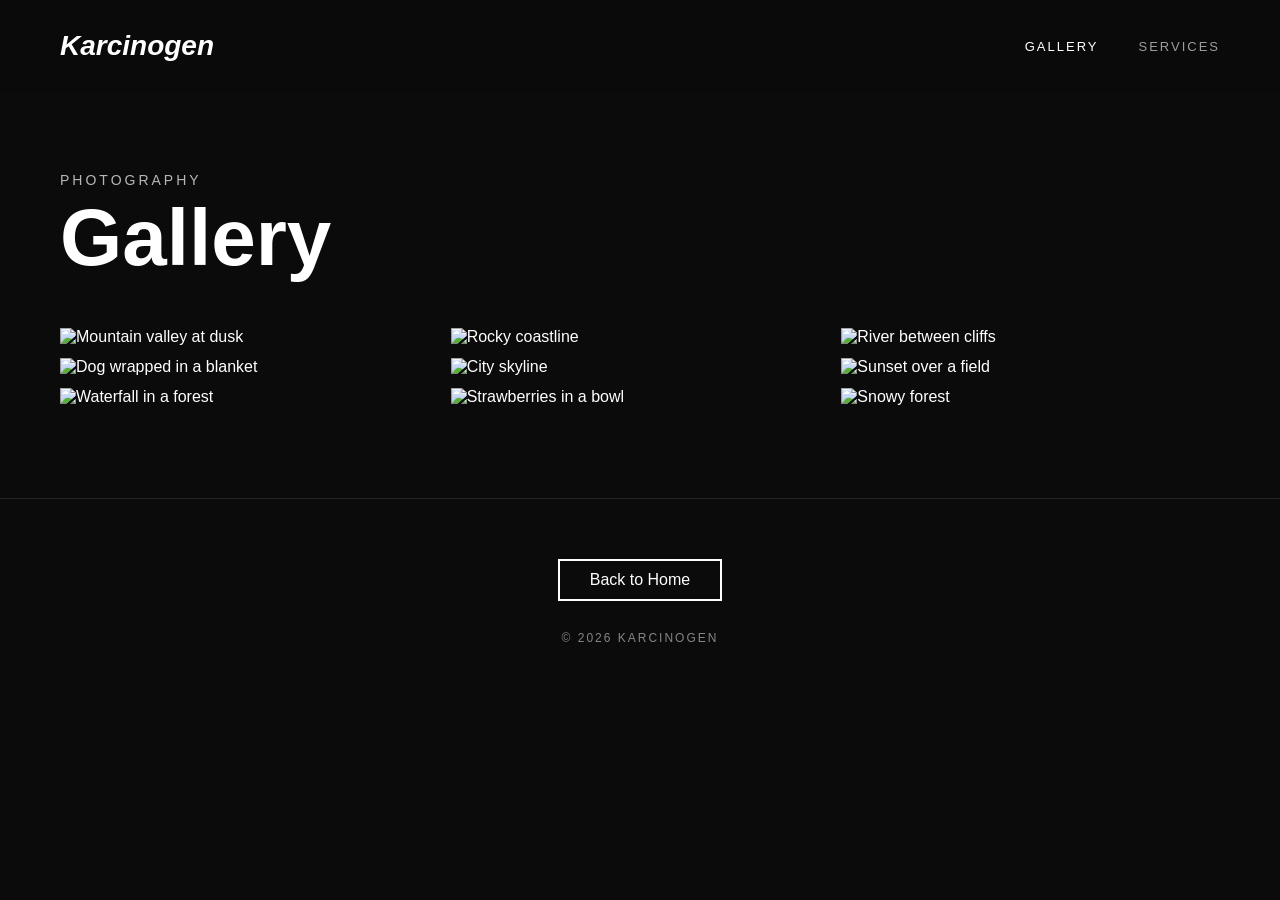
==== gallery.html @ a3cfee2c "Initialize the repository and upload current work" ====
<!DOCTYPE html>
<html lang="en">
<head>
  <meta charset="UTF-8">
  <meta name="viewport" content="width=device-width, initial-scale=1.0">
  <title>Karcinogen | Gallery</title>
  <link rel="stylesheet" href="gallery.css">
</head>

<body>

  <!-- ===== NAV (same markup as your landing page) ===== -->
  <nav class="nav">
    <a href="index.html" class="logo">Karcinogen</a>
    <ul class="links">
      <li><a href="gallery.html" class="active">Gallery</a></li>
      <li><a href="services.html">Services</a></li>
    </ul>
  </nav>

  <!-- ===== PAGE HEADER ===== -->
  <header class="page-header">
    <p class="eyebrow">Photography</p>
    <h1>Gallery</h1>
  </header>

  <!-- ===== GALLERY =====
       To add a photo:
         1. Copy a <figure> block and give its link a new number (#p10)
         2. Copy a lightbox block below with the matching id (p10)
         3. Update the prev/next links in the neighboring lightboxes
       Swap the picsum.photos URLs for your own, e.g. images/IMG-0001.jpg
  -->
  <main class="gallery">

    <figure>
      <a href="#p1">
        <img src="https://picsum.photos/id/1018/900/600" alt="Mountain valley at dusk" loading="lazy">
        <figcaption><p class="eyebrow">Summer 2023</p><h3>Valley Light</h3></figcaption>
      </a>
    </figure>

    <figure>
      <a href="#p2">
        <img src="https://picsum.photos/id/1025/600/850" alt="Dog wrapped in a blanket" loading="lazy">
        <figcaption><p class="eyebrow">Winter 2024</p><h3>Bundled Up</h3></figcaption>
      </a>
    </figure>

    <figure>
      <a href="#p3">
        <img src="https://picsum.photos/id/1039/900/600" alt="Waterfall in a forest" loading="lazy">
        <figcaption><p class="eyebrow">Spring 2024</p><h3>Falling Water</h3></figcaption>
      </a>
    </figure>

    <figure>
      <a href="#p4">
        <img src="https://picsum.photos/id/1043/600/800" alt="Rocky coastline" loading="lazy">
        <figcaption><p class="eyebrow">Summer 2024</p><h3>Edge of the Map</h3></figcaption>
      </a>
    </figure>

    <figure>
      <a href="#p5">
        <img src="https://picsum.photos/id/1067/900/600" alt="City skyline" loading="lazy">
        <figcaption><p class="eyebrow">Fall 2024</p><h3>Downtown</h3></figcaption>
      </a>
    </figure>

    <figure>
      <a href="#p6">
        <img src="https://picsum.photos/id/1080/600/900" alt="Strawberries in a bowl" loading="lazy">
        <figcaption><p class="eyebrow">Summer 2025</p><h3>Harvest</h3></figcaption>
      </a>
    </figure>

    <figure>
      <a href="#p7">
        <img src="https://picsum.photos/id/1015/900/600" alt="River between cliffs" loading="lazy">
        <figcaption><p class="eyebrow">Fall 2025</p><h3>The Narrows</h3></figcaption>
      </a>
    </figure>

    <figure>
      <a href="#p8">
        <img src="https://picsum.photos/id/1044/900/650" alt="Sunset over a field" loading="lazy">
        <figcaption><p class="eyebrow">Spring 2026</p><h3>Golden Hour</h3></figcaption>
      </a>
    </figure>

    <figure>
      <a href="#p9">
        <img src="https://picsum.photos/id/1036/600/800" alt="Snowy forest" loading="lazy">
        <figcaption><p class="eyebrow">Winter 2026</p><h3>First Snow</h3></figcaption>
      </a>
    </figure>

  </main>

  <!-- ===== LIGHTBOXES: one per photo ===== -->
  <div class="lightbox" id="p1">
    <a href="#" class="close" aria-label="Close">&times;</a>
    <a href="#p9" class="prev" aria-label="Previous">&#8249;</a>
    <img src="https://picsum.photos/id/1018/1500/1000" alt="Mountain valley at dusk">
    <div class="info"><p class="eyebrow">Summer 2023</p><h3>Valley Light</h3></div>
    <a href="#p2" class="next" aria-label="Next">&#8250;</a>
  </div>

  <div class="lightbox" id="p2">
    <a href="#" class="close" aria-label="Close">&times;</a>
    <a href="#p1" class="prev" aria-label="Previous">&#8249;</a>
    <img src="https://picsum.photos/id/1025/1000/1400" alt="Dog wrapped in a blanket">
    <div class="info"><p class="eyebrow">Winter 2024</p><h3>Bundled Up</h3></div>
    <a href="#p3" class="next" aria-label="Next">&#8250;</a>
  </div>

  <div class="lightbox" id="p3">
    <a href="#" class="close" aria-label="Close">&times;</a>
    <a href="#p2" class="prev" aria-label="Previous">&#8249;</a>
    <img src="https://picsum.photos/id/1039/1500/1000" alt="Waterfall in a forest">
    <div class="info"><p class="eyebrow">Spring 2024</p><h3>Falling Water</h3></div>
    <a href="#p4" class="next" aria-label="Next">&#8250;</a>
  </div>

  <div class="lightbox" id="p4">
    <a href="#" class="close" aria-label="Close">&times;</a>
    <a href="#p3" class="prev" aria-label="Previous">&#8249;</a>
    <img src="https://picsum.photos/id/1043/1000/1350" alt="Rocky coastline">
    <div class="info"><p class="eyebrow">Summer 2024</p><h3>Edge of the Map</h3></div>
    <a href="#p5" class="next" aria-label="Next">&#8250;</a>
  </div>

  <div class="lightbox" id="p5">
    <a href="#" class="close" aria-label="Close">&times;</a>
    <a href="#p4" class="prev" aria-label="Previous">&#8249;</a>
    <img src="https://picsum.photos/id/1067/1500/1000" alt="City skyline">
    <div class="info"><p class="eyebrow">Fall 2024</p><h3>Downtown</h3></div>
    <a href="#p6" class="next" aria-label="Next">&#8250;</a>
  </div>

  <div class="lightbox" id="p6">
    <a href="#" class="close" aria-label="Close">&times;</a>
    <a href="#p5" class="prev" aria-label="Previous">&#8249;</a>
    <img src="https://picsum.photos/id/1080/1000/1500" alt="Strawberries in a bowl">
    <div class="info"><p class="eyebrow">Summer 2025</p><h3>Harvest</h3></div>
    <a href="#p7" class="next" aria-label="Next">&#8250;</a>
  </div>

  <div class="lightbox" id="p7">
    <a href="#" class="close" aria-label="Close">&times;</a>
    <a href="#p6" class="prev" aria-label="Previous">&#8249;</a>
    <img src="https://picsum.photos/id/1015/1500/1000" alt="River between cliffs">
    <div class="info"><p class="eyebrow">Fall 2025</p><h3>The Narrows</h3></div>
    <a href="#p8" class="next" aria-label="Next">&#8250;</a>
  </div>

  <div class="lightbox" id="p8">
    <a href="#" class="close" aria-label="Close">&times;</a>
    <a href="#p7" class="prev" aria-label="Previous">&#8249;</a>
    <img src="https://picsum.photos/id/1044/1500/1080" alt="Sunset over a field">
    <div class="info"><p class="eyebrow">Spring 2026</p><h3>Golden Hour</h3></div>
    <a href="#p9" class="next" aria-label="Next">&#8250;</a>
  </div>

  <div class="lightbox" id="p9">
    <a href="#" class="close" aria-label="Close">&times;</a>
    <a href="#p8" class="prev" aria-label="Previous">&#8249;</a>
    <img src="https://picsum.photos/id/1036/1000/1350" alt="Snowy forest">
    <div class="info"><p class="eyebrow">Winter 2026</p><h3>First Snow</h3></div>
    <a href="#p1" class="next" aria-label="Next">&#8250;</a>
  </div>

  <!-- ===== FOOTER ===== -->
  <footer>
    <a href="index.html" class="btn">Back to Home</a>
    <p>&copy; 2026 Karcinogen</p>
  </footer>

</body>
</html>
---- gallery.css ----
/* =========================================================
       1. BASE: same reset and font as index.css
       ========================================================= */
    * { margin: 0; padding: 0; box-sizing: border-box; }

    body {
      font-family: sans-serif;
      color: white;
      background: #0b0b0b;        /* near-black so photos stand out */
    }

    a { color: inherit; text-decoration: none; }
    img { display: block; max-width: 100%; }

    /* =========================================================
       2. NAV: copied from index.css so every page matches.
       position: sticky keeps it visible while scrolling the gallery.
       ========================================================= */
    .nav {
      position: sticky;
      top: 0;
      z-index: 10;
      display: flex;
      justify-content: space-between;
      align-items: center;
      padding: 30px 60px;
      background: rgba(11, 11, 11, 0.85);
      backdrop-filter: blur(8px);
      animation: fadeIn 1s;
    }

    .logo {
      font-weight: 600;
      font-style: italic;
      font-size: 28px;
    }

    .links { display: flex; gap: 40px; list-style: none; }

    .links a {
      color: white;
      text-transform: uppercase;
      letter-spacing: 2px;
      font-size: 13px;
      opacity: 0.6;
      transition: opacity 0.2s;
    }

    .links a:hover,
    .links a.active { opacity: 1; }


    /* =========================================================
       3. PAGE HEADER: same eyebrow + big heading pattern as
       the landing page, just shorter (not full screen).
       Named .page-header so it won't clash with .hero in index.css.
       ========================================================= */
    .page-header {
      padding: 80px 60px 50px;
      animation: fadeIn 2s;
    }

    .eyebrow {
      text-transform: uppercase;
      letter-spacing: 3px;
      font-size: 14px;
      opacity: 0.7;
      margin-bottom: 10px;
    }

    h1 { font-size: 80px; line-height: 1; }

    /* =========================================================
       4. MASONRY GALLERY
       CSS columns stack photos top-to-bottom, then wrap to the
       next column, so portrait and landscape shots keep their shape.
       ========================================================= */
    .gallery {
      columns: 3 300px;           /* up to 3 columns, each at least 300px */
      column-gap: 12px;
      padding: 0 60px 80px;
      animation: fadeIn 3s;
    }

    .gallery figure {
      position: relative;         /* lets the caption sit on top of the image */
      margin-bottom: 12px;
      break-inside: avoid;        /* never split a photo between columns */
      overflow: hidden;           /* keeps the zoomed image inside its box */
    }

    .gallery img {
      width: 100%;
      height: auto;
      transition: transform 0.6s ease, filter 0.6s ease;
    }

    /* Caption: same dark tint idea as your hero, hidden until hover */
    .gallery figcaption {
      position: absolute;
      inset: auto 0 0 0;          /* pin to the bottom edge */
      padding: 40px 20px 18px;
      background: linear-gradient(transparent, rgba(0, 0, 0, 0.7));
      opacity: 0;
      transform: translateY(10px);
      transition: opacity 0.4s ease, transform 0.4s ease;
    }

    .gallery figcaption .eyebrow {
      font-size: 11px;
      margin-bottom: 4px;
    }

    .gallery figcaption h3 { font-size: 22px; }

    .gallery figure:hover img {
      transform: scale(1.04);
      filter: brightness(0.85);
    }

    .gallery figure:hover figcaption {
      opacity: 1;
      transform: translateY(0);
    }

    /* =========================================================
       5. LIGHTBOX (pure CSS)
       Clicking a photo links to "#p1". The element with id="p1"
       becomes the :target and is shown. "Close" links to "#",
       which un-targets it and hides it again.
       ========================================================= */
    .lightbox {
      position: fixed;
      inset: 0;
      z-index: 100;
      display: flex;
      flex-direction: column;
      align-items: center;
      justify-content: center;
      gap: 20px;
      padding: 40px;
      background: rgba(0, 0, 0, 0.95);
      opacity: 0;
      pointer-events: none;       /* invisible AND unclickable until targeted */
      transition: opacity 0.3s ease;
    }

    .lightbox:target {
      opacity: 1;
      pointer-events: auto;
    }

    .lightbox img {
      max-height: 78vh;
      max-width: 88vw;
    }

    .lightbox .info { text-align: center; }
    .lightbox .info h3 { font-size: 26px; }

    /* Close and arrow controls */
    .lightbox .close,
    .lightbox .prev,
    .lightbox .next {
      position: absolute;
      font-size: 36px;
      line-height: 1;
      padding: 8px 14px;
      opacity: 0.6;
      transition: opacity 0.2s;
    }

    .lightbox .close { top: 20px; right: 30px; }
    .lightbox .prev  { left: 20px;  top: 50%; transform: translateY(-50%); }
    .lightbox .next  { right: 20px; top: 50%; transform: translateY(-50%); }

    .lightbox .close:hover,
    .lightbox .prev:hover,
    .lightbox .next:hover { opacity: 1; }

    /* =========================================================
       6. FOOTER: uses your .btn style from index.css
       ========================================================= */
    footer {
      text-align: center;
      padding: 60px 20px;
      border-top: 1px solid rgba(255, 255, 255, 0.1);
    }

    footer p {
      font-size: 12px;
      letter-spacing: 2px;
      text-transform: uppercase;
      opacity: 0.5;
      margin-top: 30px;
    }

    .btn {
      display: inline-block;
      padding: 10px 30px;
      border: 2px solid white;
      color: white;
    }
    .btn:hover { background: white; color: black; }

    /* =========================================================
       7. ANIMATION: same fadeIn as index.css
       ========================================================= */
    @keyframes fadeIn {
      0% { opacity: 0; }
      100% { opacity: 1; }
    }

    /* =========================================================
       8. SMALL SCREENS
       ========================================================= */
    @media (max-width: 700px) {
      .nav { padding: 20px 24px; }
      .links { gap: 20px; }
      .page-header { padding: 50px 24px 30px; }
      h1 { font-size: 48px; }
      .gallery { padding: 0 24px 60px; }
      /* No hover on phones, so always show captions */
      .gallery figcaption { opacity: 1; transform: none; }
    }
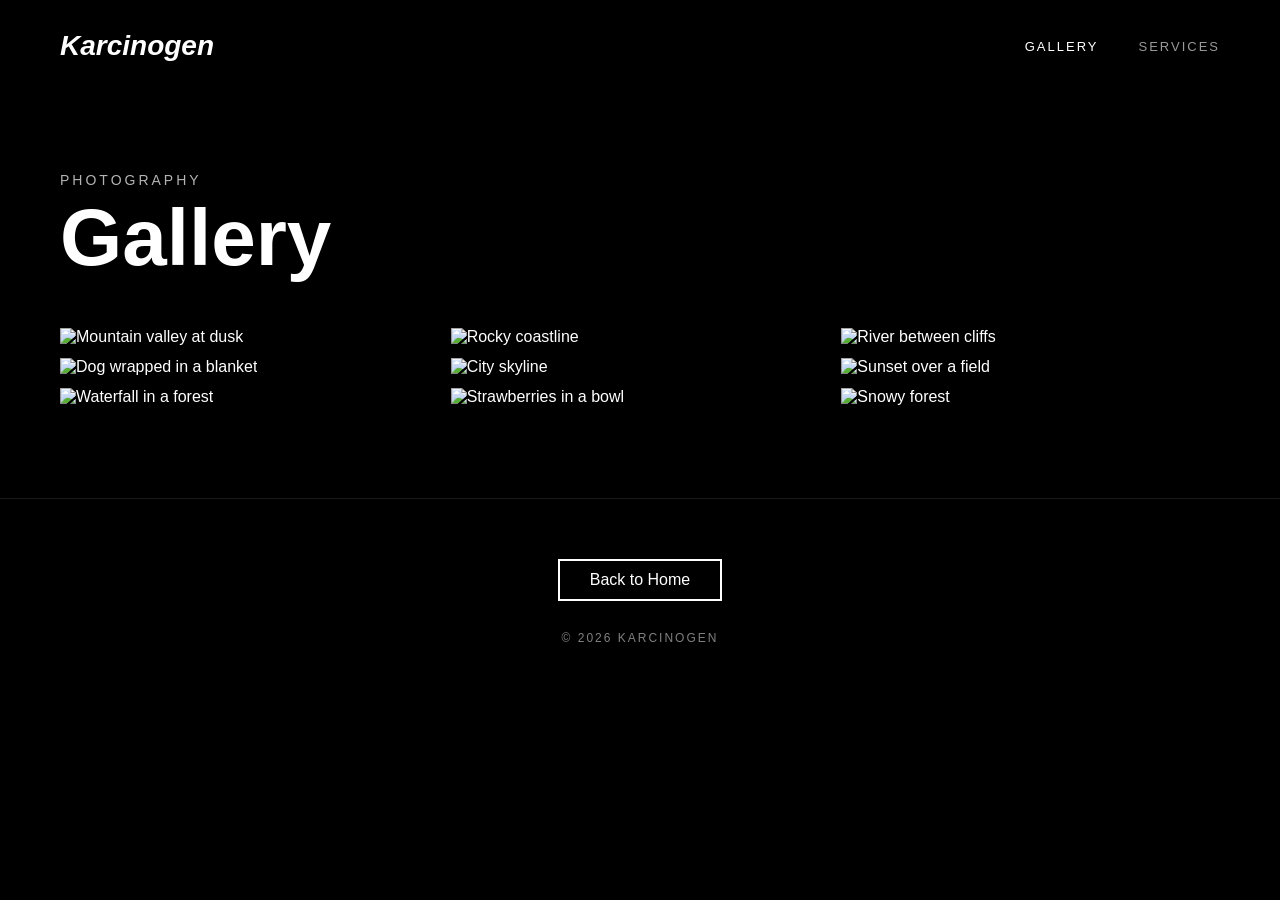
==== commit d22da1ae: "Move navbar CSS to a shared file for style parity" ====
--- a/gallery.html
+++ b/gallery.html
@@ -5,6 +5,7 @@
   <meta name="viewport" content="width=device-width, initial-scale=1.0">
   <title>Karcinogen | Gallery</title>
   <link rel="stylesheet" href="gallery.css">
+  <link rel="stylesheet" href="common.css">
 </head>
 
 <body>
--- a/gallery.css
+++ b/gallery.css
@@ -1,54 +1,6 @@
-/* =========================================================
-       1. BASE: same reset and font as index.css
-       ========================================================= */
-    * { margin: 0; padding: 0; box-sizing: border-box; }
-
-    body {
-      font-family: sans-serif;
-      color: white;
-      background: #0b0b0b;        /* near-black so photos stand out */
-    }
-
-    a { color: inherit; text-decoration: none; }
-    img { display: block; max-width: 100%; }
-
-    /* =========================================================
-       2. NAV: copied from index.css so every page matches.
-       position: sticky keeps it visible while scrolling the gallery.
-       ========================================================= */
-    .nav {
-      position: sticky;
-      top: 0;
-      z-index: 10;
-      display: flex;
-      justify-content: space-between;
-      align-items: center;
-      padding: 30px 60px;
-      background: rgba(11, 11, 11, 0.85);
-      backdrop-filter: blur(8px);
-      animation: fadeIn 1s;
-    }
-
-    .logo {
-      font-weight: 600;
-      font-style: italic;
-      font-size: 28px;
-    }
-
-    .links { display: flex; gap: 40px; list-style: none; }
-
-    .links a {
-      color: white;
-      text-transform: uppercase;
-      letter-spacing: 2px;
-      font-size: 13px;
-      opacity: 0.6;
-      transition: opacity 0.2s;
-    }
-
-    .links a:hover,
-    .links a.active { opacity: 1; }
-
+body {
+  background-color: black;
+}
 
     /* =========================================================
        3. PAGE HEADER: same eyebrow + big heading pattern as
--- a/common.css
+++ b/common.css
@@ -0,0 +1,50 @@
+* { 
+    margin: 0; 
+    padding: 0; 
+    box-sizing: 
+    border-box; 
+}
+a { 
+    color:
+    inherit;
+    text-decoration: none;
+}
+body {
+    color: white;
+    font-family: sans-serif;
+}
+.nav {
+    position: sticky;
+    top: 0;
+    z-index: 10;
+    display: flex;
+    justify-content: space-between;
+    align-items: center;
+    padding: 30px 60px;
+    background: rgba(0, 0, 0, 0.00);
+    backdrop-filter: blur(8px);
+    animation: fadeIn 1s;
+}
+
+.logo {
+    font-weight: 600;
+    font-style: italic;
+    font-size: 28px;
+}
+
+.links { 
+    display: flex;
+    gap: 40px;
+    list-style: none;
+}
+.links a {
+color: white;
+text-transform: uppercase;
+letter-spacing: 2px;
+font-size: 13px;
+opacity: 0.6;
+transition: opacity 0.2s;
+}
+links a:hover,.links a.active { 
+    opacity: 1; 
+}
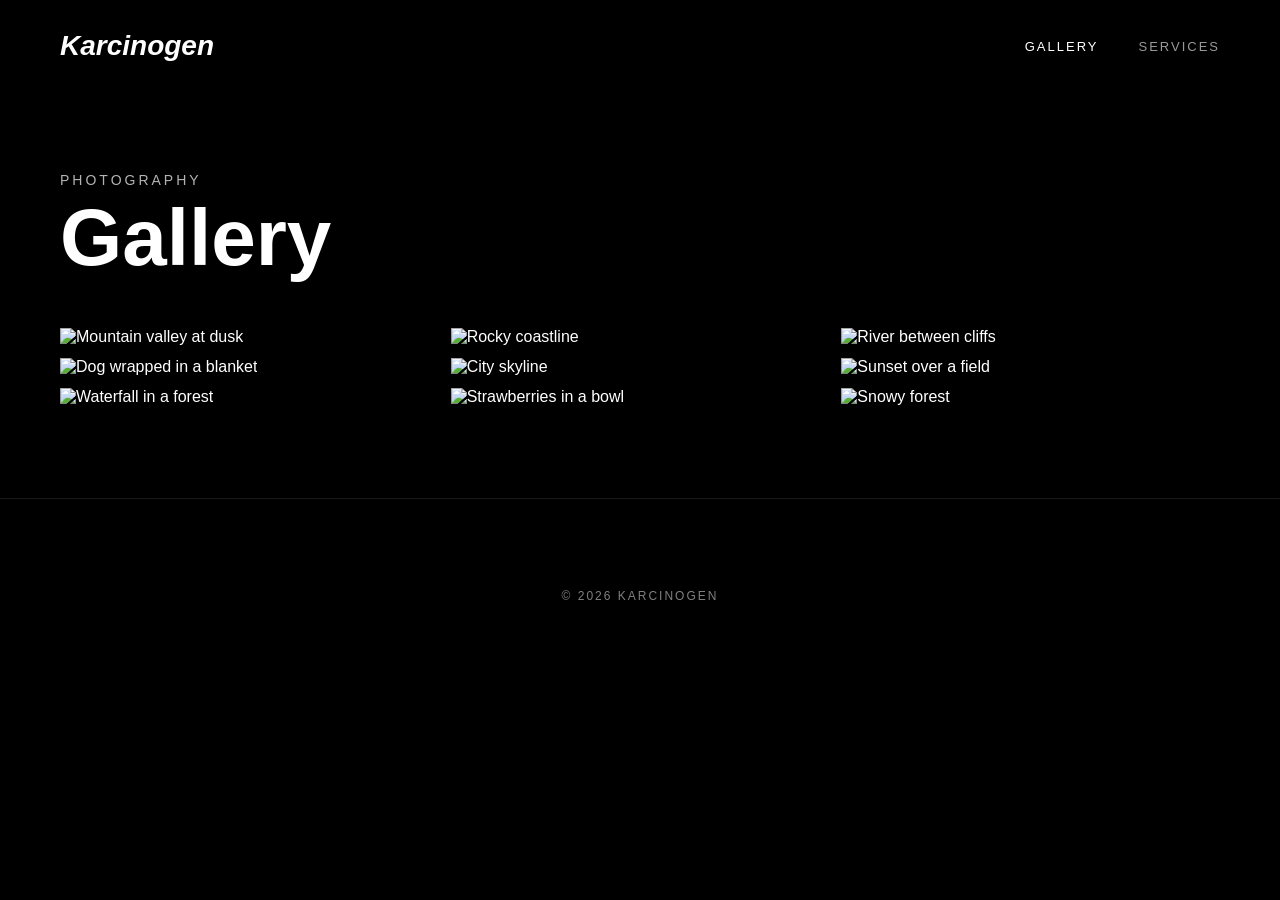
==== commit 8480d458: "Remove CSS Lightbox Implementation & Clean HTML" ====
--- a/gallery.html
+++ b/gallery.html
@@ -10,7 +10,6 @@
 
 <body>
 
-  <!-- ===== NAV (same markup as your landing page) ===== -->
   <nav class="nav">
     <a href="index.html" class="logo">Karcinogen</a>
     <ul class="links">
@@ -19,19 +18,11 @@
     </ul>
   </nav>
 
-  <!-- ===== PAGE HEADER ===== -->
   <header class="page-header">
     <p class="eyebrow">Photography</p>
     <h1>Gallery</h1>
   </header>
 
-  <!-- ===== GALLERY =====
-       To add a photo:
-         1. Copy a <figure> block and give its link a new number (#p10)
-         2. Copy a lightbox block below with the matching id (p10)
-         3. Update the prev/next links in the neighboring lightboxes
-       Swap the picsum.photos URLs for your own, e.g. images/IMG-0001.jpg
-  -->
   <main class="gallery">
 
     <figure>
@@ -98,83 +89,8 @@
     </figure>
 
   </main>
-
-  <!-- ===== LIGHTBOXES: one per photo ===== -->
-  <div class="lightbox" id="p1">
-    <a href="#" class="close" aria-label="Close">&times;</a>
-    <a href="#p9" class="prev" aria-label="Previous">&#8249;</a>
-    <img src="https://picsum.photos/id/1018/1500/1000" alt="Mountain valley at dusk">
-    <div class="info"><p class="eyebrow">Summer 2023</p><h3>Valley Light</h3></div>
-    <a href="#p2" class="next" aria-label="Next">&#8250;</a>
-  </div>
-
-  <div class="lightbox" id="p2">
-    <a href="#" class="close" aria-label="Close">&times;</a>
-    <a href="#p1" class="prev" aria-label="Previous">&#8249;</a>
-    <img src="https://picsum.photos/id/1025/1000/1400" alt="Dog wrapped in a blanket">
-    <div class="info"><p class="eyebrow">Winter 2024</p><h3>Bundled Up</h3></div>
-    <a href="#p3" class="next" aria-label="Next">&#8250;</a>
-  </div>
-
-  <div class="lightbox" id="p3">
-    <a href="#" class="close" aria-label="Close">&times;</a>
-    <a href="#p2" class="prev" aria-label="Previous">&#8249;</a>
-    <img src="https://picsum.photos/id/1039/1500/1000" alt="Waterfall in a forest">
-    <div class="info"><p class="eyebrow">Spring 2024</p><h3>Falling Water</h3></div>
-    <a href="#p4" class="next" aria-label="Next">&#8250;</a>
-  </div>
-
-  <div class="lightbox" id="p4">
-    <a href="#" class="close" aria-label="Close">&times;</a>
-    <a href="#p3" class="prev" aria-label="Previous">&#8249;</a>
-    <img src="https://picsum.photos/id/1043/1000/1350" alt="Rocky coastline">
-    <div class="info"><p class="eyebrow">Summer 2024</p><h3>Edge of the Map</h3></div>
-    <a href="#p5" class="next" aria-label="Next">&#8250;</a>
-  </div>
-
-  <div class="lightbox" id="p5">
-    <a href="#" class="close" aria-label="Close">&times;</a>
-    <a href="#p4" class="prev" aria-label="Previous">&#8249;</a>
-    <img src="https://picsum.photos/id/1067/1500/1000" alt="City skyline">
-    <div class="info"><p class="eyebrow">Fall 2024</p><h3>Downtown</h3></div>
-    <a href="#p6" class="next" aria-label="Next">&#8250;</a>
-  </div>
-
-  <div class="lightbox" id="p6">
-    <a href="#" class="close" aria-label="Close">&times;</a>
-    <a href="#p5" class="prev" aria-label="Previous">&#8249;</a>
-    <img src="https://picsum.photos/id/1080/1000/1500" alt="Strawberries in a bowl">
-    <div class="info"><p class="eyebrow">Summer 2025</p><h3>Harvest</h3></div>
-    <a href="#p7" class="next" aria-label="Next">&#8250;</a>
-  </div>
-
-  <div class="lightbox" id="p7">
-    <a href="#" class="close" aria-label="Close">&times;</a>
-    <a href="#p6" class="prev" aria-label="Previous">&#8249;</a>
-    <img src="https://picsum.photos/id/1015/1500/1000" alt="River between cliffs">
-    <div class="info"><p class="eyebrow">Fall 2025</p><h3>The Narrows</h3></div>
-    <a href="#p8" class="next" aria-label="Next">&#8250;</a>
-  </div>
-
-  <div class="lightbox" id="p8">
-    <a href="#" class="close" aria-label="Close">&times;</a>
-    <a href="#p7" class="prev" aria-label="Previous">&#8249;</a>
-    <img src="https://picsum.photos/id/1044/1500/1080" alt="Sunset over a field">
-    <div class="info"><p class="eyebrow">Spring 2026</p><h3>Golden Hour</h3></div>
-    <a href="#p9" class="next" aria-label="Next">&#8250;</a>
-  </div>
-
-  <div class="lightbox" id="p9">
-    <a href="#" class="close" aria-label="Close">&times;</a>
-    <a href="#p8" class="prev" aria-label="Previous">&#8249;</a>
-    <img src="https://picsum.photos/id/1036/1000/1350" alt="Snowy forest">
-    <div class="info"><p class="eyebrow">Winter 2026</p><h3>First Snow</h3></div>
-    <a href="#p1" class="next" aria-label="Next">&#8250;</a>
-  </div>
-
   <!-- ===== FOOTER ===== -->
   <footer>
-    <a href="index.html" class="btn">Back to Home</a>
     <p>&copy; 2026 Karcinogen</p>
   </footer>
 
--- a/gallery.css
+++ b/gallery.css
@@ -1,12 +1,6 @@
 body {
   background-color: black;
 }
-
-    /* =========================================================
-       3. PAGE HEADER: same eyebrow + big heading pattern as
-       the landing page, just shorter (not full screen).
-       Named .page-header so it won't clash with .hero in index.css.
-       ========================================================= */
     .page-header {
       padding: 80px 60px 50px;
       animation: fadeIn 2s;
@@ -74,87 +68,6 @@
       opacity: 1;
       transform: translateY(0);
     }
-
-    /* =========================================================
-       5. LIGHTBOX (pure CSS)
-       Clicking a photo links to "#p1". The element with id="p1"
-       becomes the :target and is shown. "Close" links to "#",
-       which un-targets it and hides it again.
-       ========================================================= */
-    .lightbox {
-      position: fixed;
-      inset: 0;
-      z-index: 100;
-      display: flex;
-      flex-direction: column;
-      align-items: center;
-      justify-content: center;
-      gap: 20px;
-      padding: 40px;
-      background: rgba(0, 0, 0, 0.95);
-      opacity: 0;
-      pointer-events: none;       /* invisible AND unclickable until targeted */
-      transition: opacity 0.3s ease;
-    }
-
-    .lightbox:target {
-      opacity: 1;
-      pointer-events: auto;
-    }
-
-    .lightbox img {
-      max-height: 78vh;
-      max-width: 88vw;
-    }
-
-    .lightbox .info { text-align: center; }
-    .lightbox .info h3 { font-size: 26px; }
-
-    /* Close and arrow controls */
-    .lightbox .close,
-    .lightbox .prev,
-    .lightbox .next {
-      position: absolute;
-      font-size: 36px;
-      line-height: 1;
-      padding: 8px 14px;
-      opacity: 0.6;
-      transition: opacity 0.2s;
-    }
-
-    .lightbox .close { top: 20px; right: 30px; }
-    .lightbox .prev  { left: 20px;  top: 50%; transform: translateY(-50%); }
-    .lightbox .next  { right: 20px; top: 50%; transform: translateY(-50%); }
-
-    .lightbox .close:hover,
-    .lightbox .prev:hover,
-    .lightbox .next:hover { opacity: 1; }
-
-    /* =========================================================
-       6. FOOTER: uses your .btn style from index.css
-       ========================================================= */
-    footer {
-      text-align: center;
-      padding: 60px 20px;
-      border-top: 1px solid rgba(255, 255, 255, 0.1);
-    }
-
-    footer p {
-      font-size: 12px;
-      letter-spacing: 2px;
-      text-transform: uppercase;
-      opacity: 0.5;
-      margin-top: 30px;
-    }
-
-    .btn {
-      display: inline-block;
-      padding: 10px 30px;
-      border: 2px solid white;
-      color: white;
-    }
-    .btn:hover { background: white; color: black; }
-
     /* =========================================================
        7. ANIMATION: same fadeIn as index.css
        ========================================================= */
--- a/common.css
+++ b/common.css
@@ -12,6 +12,8 @@
 body {
     color: white;
     font-family: sans-serif;
+    margin: 0px;
+    padding: 0px;
 }
 .nav {
     position: sticky;
@@ -38,13 +40,35 @@
     list-style: none;
 }
 .links a {
-color: white;
-text-transform: uppercase;
-letter-spacing: 2px;
-font-size: 13px;
-opacity: 0.6;
-transition: opacity 0.2s;
+    color: white;
+    text-transform: uppercase;
+    letter-spacing: 2px;
+    font-size: 13px;
+    opacity: 0.6;
+    transition: opacity 0.2s;
 }
 links a:hover,.links a.active { 
     opacity: 1; 
 }
+
+    footer {
+      text-align: center;
+      padding: 60px 20px;
+      border-top: 1px solid rgba(255, 255, 255, 0.1);
+    }
+
+    footer p {
+      font-size: 12px;
+      letter-spacing: 2px;
+      text-transform: uppercase;
+      opacity: 0.5;
+      margin-top: 30px;
+    }
+
+    .btn {
+      display: inline-block;
+      padding: 10px 30px;
+      border: 2px solid white;
+      color: white;
+    }
+    .btn:hover { background: white; color: black; }
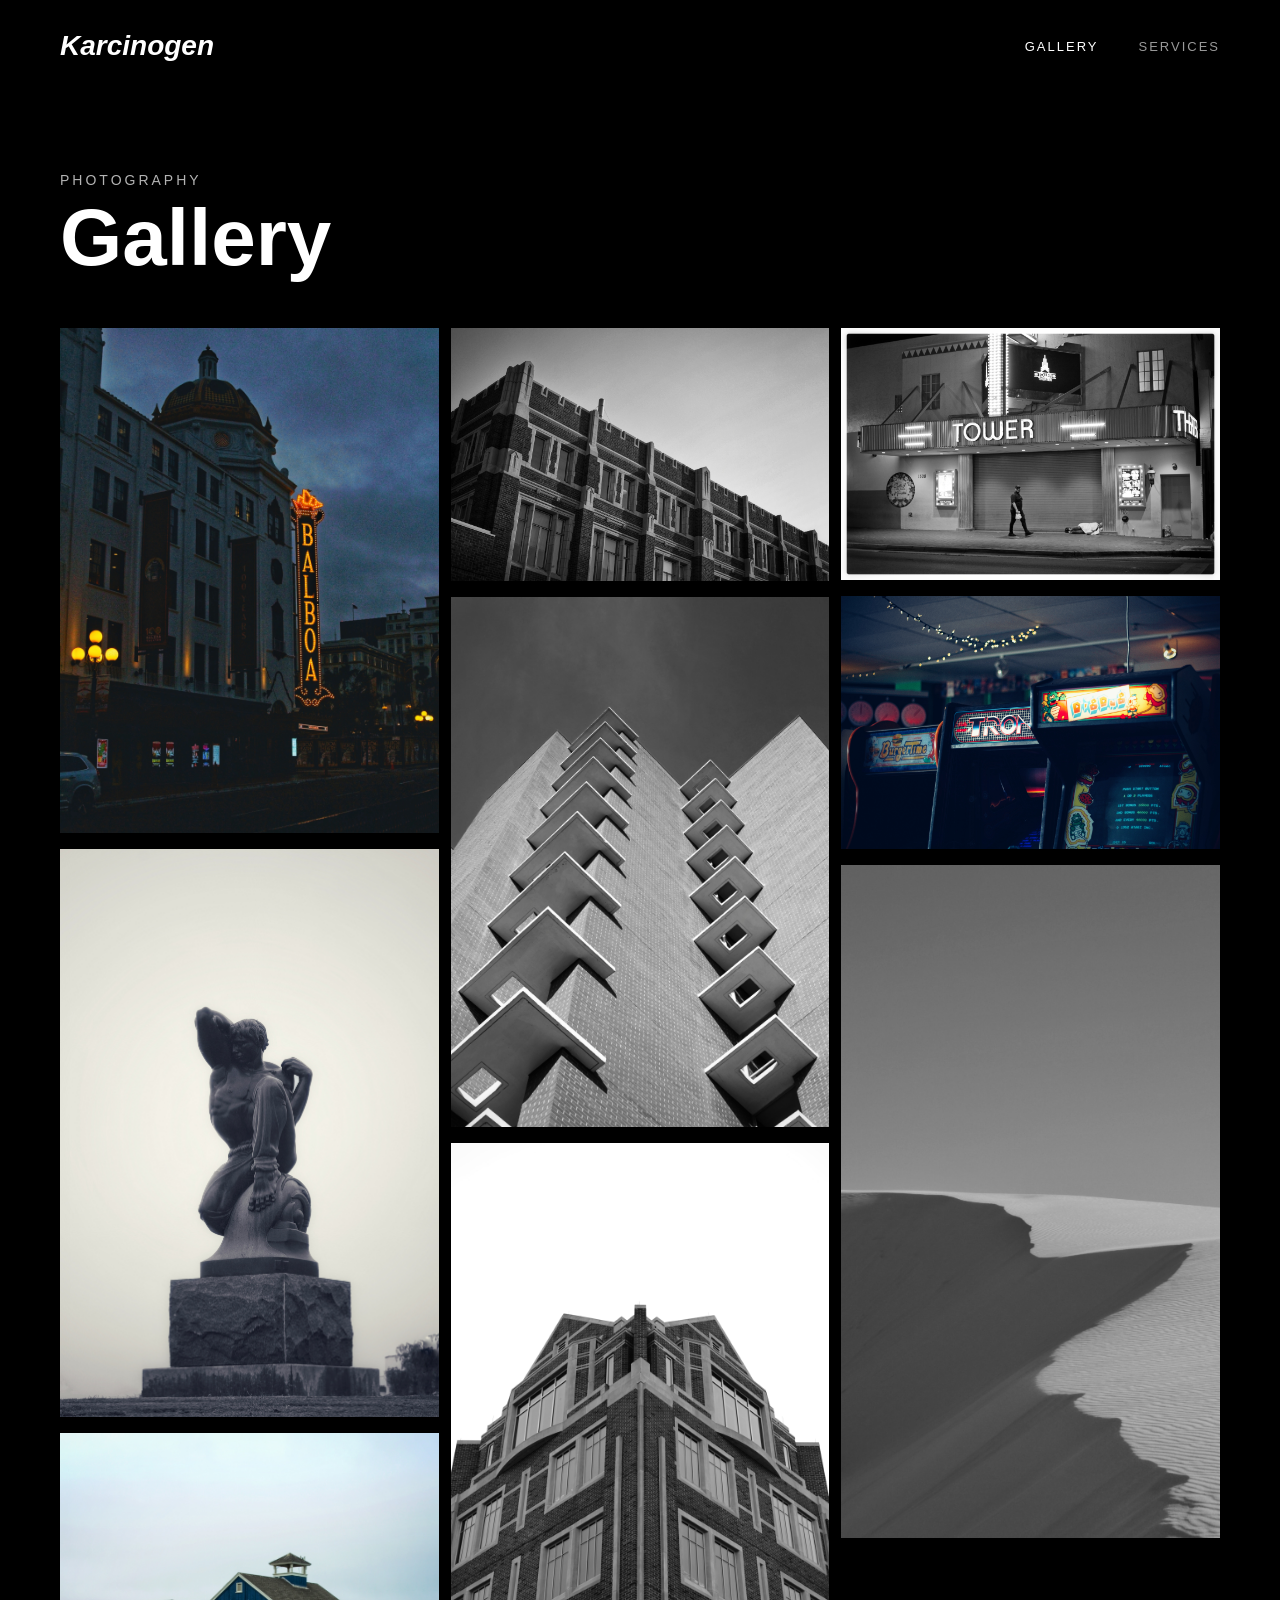
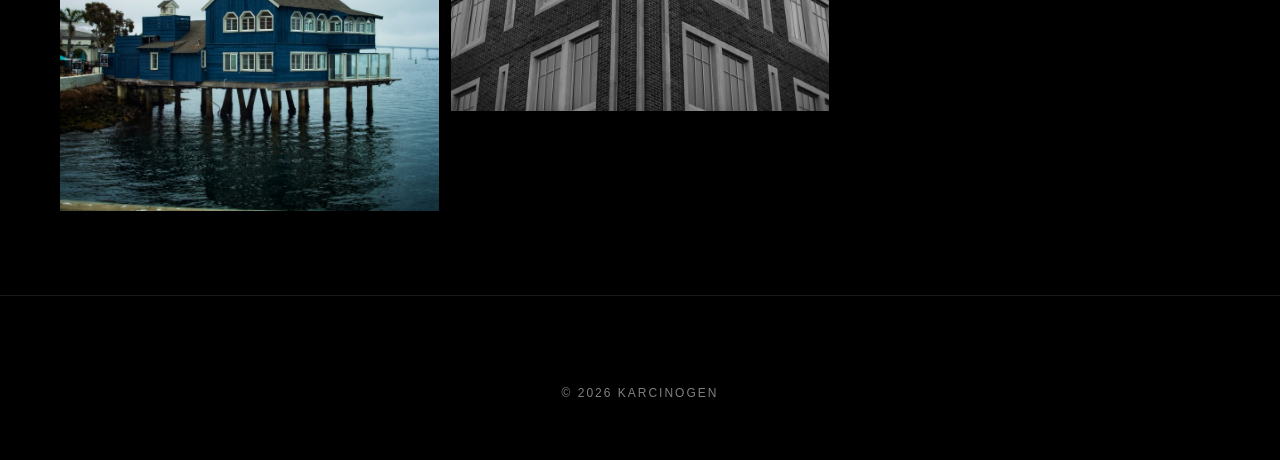
==== commit 23b02645: "Add my own photography to Gallery" ====
--- a/gallery.html
+++ b/gallery.html
@@ -27,72 +27,70 @@
 
     <figure>
       <a href="#p1">
-        <img src="https://picsum.photos/id/1018/900/600" alt="Mountain valley at dusk" loading="lazy">
-        <figcaption><p class="eyebrow">Summer 2023</p><h3>Valley Light</h3></figcaption>
+        <img src="images/IMG-BALBOA.jpg" alt="" loading="lazy">
+        <figcaption><p class="eyebrow">Summer 2024</p><h3>San Diego, California</h3></figcaption>
       </a>
     </figure>
 
     <figure>
       <a href="#p2">
-        <img src="https://picsum.photos/id/1025/600/850" alt="Dog wrapped in a blanket" loading="lazy">
-        <figcaption><p class="eyebrow">Winter 2024</p><h3>Bundled Up</h3></figcaption>
+        <img src="images/IMG-STATUE.jpg" alt="" loading="lazy">
+        <figcaption><p class="eyebrow">Summer 2024</p><h3>San Diego, California</h3></figcaption>
       </a>
     </figure>
 
     <figure>
       <a href="#p3">
-        <img src="https://picsum.photos/id/1039/900/600" alt="Waterfall in a forest" loading="lazy">
-        <figcaption><p class="eyebrow">Spring 2024</p><h3>Falling Water</h3></figcaption>
+        <img src="images/IMG-DOCKS.jpg" alt="" loading="lazy">
+        <figcaption><p class="eyebrow">Summer 2024</p><h3>San Diego, California</h3></figcaption>
       </a>
     </figure>
 
     <figure>
       <a href="#p4">
-        <img src="https://picsum.photos/id/1043/600/800" alt="Rocky coastline" loading="lazy">
-        <figcaption><p class="eyebrow">Summer 2024</p><h3>Edge of the Map</h3></figcaption>
+        <img src="images/IMG-DIAGONAL.jpg" alt="" loading="lazy">
+        <figcaption><p class="eyebrow">Fall 2024</p><h3>University of Oklahoma</h3></figcaption>
       </a>
     </figure>
 
     <figure>
       <a href="#p5">
-        <img src="https://picsum.photos/id/1067/900/600" alt="City skyline" loading="lazy">
-        <figcaption><p class="eyebrow">Fall 2024</p><h3>Downtown</h3></figcaption>
+        <img src="images/IMG-COUCH.jpg" alt="" loading="lazy">
+        <figcaption><p class="eyebrow">Fall 2024</p><h3>University of Oklahoma</h3></figcaption>
       </a>
     </figure>
 
     <figure>
       <a href="#p6">
-        <img src="https://picsum.photos/id/1080/600/900" alt="Strawberries in a bowl" loading="lazy">
-        <figcaption><p class="eyebrow">Summer 2025</p><h3>Harvest</h3></figcaption>
+        <img src="images/IMG-DORM.jpg" alt="" loading="lazy">
+        <figcaption><p class="eyebrow">Winter 2025</p><h3>University of Oklahoma</h3></figcaption>
       </a>
     </figure>
 
     <figure>
       <a href="#p7">
-        <img src="https://picsum.photos/id/1015/900/600" alt="River between cliffs" loading="lazy">
-        <figcaption><p class="eyebrow">Fall 2025</p><h3>The Narrows</h3></figcaption>
+        <img src="images/IMG-STREETS.jpg" alt="" loading="lazy">
+        <figcaption><p class="eyebrow">Summer 2025</p><h3>Little Havana, Florida</h3></figcaption>
       </a>
     </figure>
 
     <figure>
       <a href="#p8">
-        <img src="https://picsum.photos/id/1044/900/650" alt="Sunset over a field" loading="lazy">
-        <figcaption><p class="eyebrow">Spring 2026</p><h3>Golden Hour</h3></figcaption>
+        <img src="images/IMG-TRON.jpg" alt="" loading="lazy">
+        <figcaption><p class="eyebrow">Summer 2024</p><h3>Branson, Missouri</h3></figcaption>
       </a>
     </figure>
 
     <figure>
       <a href="#p9">
-        <img src="https://picsum.photos/id/1036/600/800" alt="Snowy forest" loading="lazy">
-        <figcaption><p class="eyebrow">Winter 2026</p><h3>First Snow</h3></figcaption>
+        <img src="images/IMG-SANDS.jpg" alt="" loading="lazy">
+        <figcaption><p class="eyebrow">Summer 2022</p><h3>White Sands National Park</h3></figcaption>
       </a>
     </figure>
 
   </main>
-  <!-- ===== FOOTER ===== -->
   <footer>
     <p>&copy; 2026 Karcinogen</p>
   </footer>
-
 </body>
 </html>
--- a/gallery.css
+++ b/gallery.css
@@ -68,17 +68,11 @@
       opacity: 1;
       transform: translateY(0);
     }
-    /* =========================================================
-       7. ANIMATION: same fadeIn as index.css
-       ========================================================= */
     @keyframes fadeIn {
       0% { opacity: 0; }
       100% { opacity: 1; }
     }
 
-    /* =========================================================
-       8. SMALL SCREENS
-       ========================================================= */
     @media (max-width: 700px) {
       .nav { padding: 20px 24px; }
       .links { gap: 20px; }
--- a/common.css
+++ b/common.css
@@ -4,17 +4,20 @@
     box-sizing: 
     border-box; 
 }
+
 a { 
     color:
     inherit;
     text-decoration: none;
 }
+
 body {
     color: white;
     font-family: sans-serif;
     margin: 0px;
     padding: 0px;
 }
+
 .nav {
     position: sticky;
     top: 0;
@@ -39,6 +42,7 @@
     gap: 40px;
     list-style: none;
 }
+
 .links a {
     color: white;
     text-transform: uppercase;
@@ -47,28 +51,33 @@
     opacity: 0.6;
     transition: opacity 0.2s;
 }
+
 links a:hover,.links a.active { 
     opacity: 1; 
 }
 
-    footer {
-      text-align: center;
-      padding: 60px 20px;
-      border-top: 1px solid rgba(255, 255, 255, 0.1);
-    }
+footer {
+    text-align: center;
+    padding: 60px 20px;
+    border-top: 1px solid rgba(255, 255, 255, 0.1);
+    align-self: stretch;
+}
 
-    footer p {
-      font-size: 12px;
-      letter-spacing: 2px;
-      text-transform: uppercase;
-      opacity: 0.5;
-      margin-top: 30px;
-    }
+footer p {
+    font-size: 12px;
+    letter-spacing: 2px;
+    text-transform: uppercase;
+    opacity: 0.5;
+    margin-top: 30px;
+}
 
-    .btn {
-      display: inline-block;
-      padding: 10px 30px;
-      border: 2px solid white;
-      color: white;
-    }
-    .btn:hover { background: white; color: black; }
+.btn {
+    display: inline-block;
+    padding: 10px 30px;
+    border: 2px solid white;
+    color: white;
+}
+.btn:hover {
+    background: white;
+    color: black;
+}
